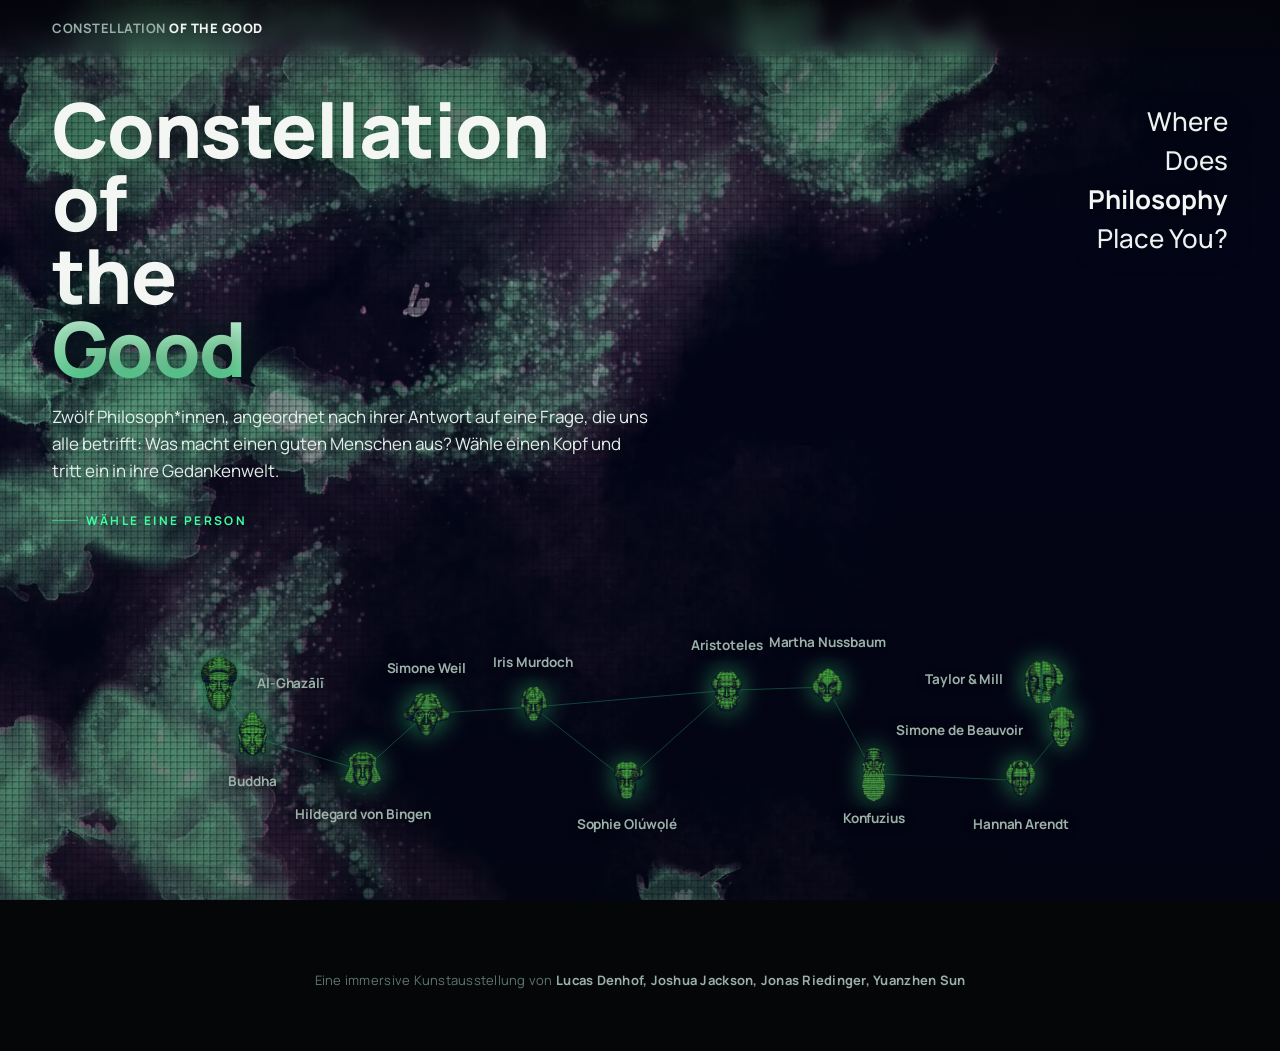
==== index.html @ 0a722fd8 "CotG Website TEST" ====
<!doctype html>
<html lang="de">
<head>
<meta charset="utf-8">
<meta name="viewport" content="width=device-width, initial-scale=1">
<title>Constellation of the Good</title>
<link rel="stylesheet" href="style.css">
<style>
  .home{position:relative; z-index:1; max-width:1560px; margin:0 auto; padding:0 clamp(20px,5vw,52px) 40px}

  .hero{display:flex; justify-content:space-between; align-items:flex-start; gap:24px;
    padding:clamp(22px,4vh,48px) 0 clamp(10px,2vh,20px)}
  .hero h1{font-weight:800; line-height:.96; letter-spacing:-.02em;
    font-size:clamp(38px,6.6vw,76px); color:var(--ink); text-shadow:0 0 46px rgba(61,255,160,.18), 0 2px 30px rgba(0,0,0,.5)}
  .hero h1 span{background:linear-gradient(180deg,#eafff4,#9bf7c0 55%,#37d08a);
    -webkit-background-clip:text; background-clip:text; color:transparent}
  .hero .tagline{flex:0 0 auto; text-align:right; font-weight:500; color:#eaf3ef;
    font-size:clamp(17px,2.6vw,26px); line-height:1.5; padding-top:clamp(6px,1vh,18px);
    text-shadow:0 2px 24px rgba(0,0,0,.55)}
  .hero .tagline em{display:block; font-style:normal}
  .hero .tagline em:nth-child(2){padding-left:.6em}
  .hero .tagline em:nth-child(3){padding-left:1.2em; font-weight:700; color:var(--ink)}
  .hero .tagline em:nth-child(4){padding-left:1.8em}

  .intro{max-width:600px; margin:0 0 clamp(14px,3vh,28px); color:#e2eee9;
    font-size:clamp(15px,2vw,17px); font-weight:400; text-shadow:0 1px 18px rgba(0,0,0,.5)}

  .hint{display:flex; align-items:center; gap:.7em; margin-bottom:6px;
    font-size:12px; letter-spacing:.2em; text-transform:uppercase; color:var(--green); font-weight:700}
  .hint::before{content:""; width:26px; height:1px; background:var(--green-soft)}

  /* ---- constellation map ---- */
  .constellation-map{position:relative; width:100%; max-width:1500px; margin:10px auto 0;
    aspect-ratio:1760/523}
  .links{position:absolute; inset:0; width:100%; height:100%; pointer-events:none; overflow:visible}
  .links .conn{stroke:var(--green); stroke-width:1.1; opacity:.34}
  .links .axis{stroke:rgba(200,220,210,.14); stroke-width:1}
  .links .axislabel{fill:rgba(150,170,175,.55); font-size:13px; font-weight:600;
    font-family:var(--font)}

  .node{position:absolute; left:calc(100% * var(--x) / 1760); top:calc(100% * var(--y) / 523);
    transform:translate(-50%,-50%); width:var(--sz); height:var(--sz);
    --sz:clamp(44px,4.5vw,62px);
    text-decoration:none; color:var(--muted);
    transition:transform .2s ease}
  .node img{width:100%; height:100%; object-fit:contain; display:block;
    filter:drop-shadow(0 0 12px var(--green-soft)) drop-shadow(0 0 3px rgba(0,0,0,.75));
    transition:filter .2s ease}
  .node .name{position:absolute; left:50%; top:calc(100% + 5px); transform:translateX(-50%);
    white-space:nowrap; font-size:clamp(11px,1.15vw,13.5px); font-weight:700; letter-spacing:-.005em;
    text-shadow:0 1px 10px rgba(0,0,0,.7); transition:color .2s ease}
  .node.lbl-above .name{top:auto; bottom:calc(100% + 5px)}
  .node.lbl-right .name{left:calc(100% + 9px); top:50%; bottom:auto; transform:translateY(-50%)}
  .node.lbl-left  .name{left:auto; right:calc(100% + 9px); top:50%; bottom:auto; transform:translateY(-50%); text-align:right}

  .node:hover, .node:focus-visible{z-index:5; outline:none; transform:translate(-50%,-50%) scale(1.08)}
  .node:hover img, .node:focus-visible img{
    filter:drop-shadow(0 0 22px var(--pink-soft)) drop-shadow(0 0 8px var(--green-soft)) drop-shadow(0 0 3px rgba(0,0,0,.75))}
  .node:hover .name, .node:focus-visible .name{color:var(--ink)}

  /* ---- mobile: reflow map into a simple grid ---- */
  @media (max-width:820px){
    .constellation-map{aspect-ratio:auto; max-width:560px;
      display:grid; grid-template-columns:repeat(3,minmax(0,1fr)); gap:22px 8px; padding:8px 0}
    .links{display:none}
    .node{position:static; transform:none; width:auto; height:auto;
      display:flex; flex-direction:column; align-items:center; gap:9px; padding:4px}
    .node img{width:clamp(66px,21vw,92px); height:auto; aspect-ratio:1}
    .node .name, .node.lbl-above .name, .node.lbl-left .name, .node.lbl-right .name{
      position:static; transform:none; left:auto; right:auto; top:auto; bottom:auto;
      text-align:center; white-space:normal}
    .node:hover, .node:focus-visible{transform:none}
  }
  @media (max-width:520px){
    .hero{flex-direction:column; gap:26px}
    .hero .tagline{text-align:left; padding-left:0}
    .hero .tagline em{padding-left:0 !important}
    .constellation-map{grid-template-columns:repeat(2,minmax(0,1fr))}
  }
</style>
</head>
<body>
<div class="bg" aria-hidden="true"></div>

<header class="top">
  <span class="mark">CONSTELLATION <b>OF THE GOOD</b></span>
</header>

<main class="home">
  <section class="hero">
    <h1>Constellation<br>of<br>the<br><span>Good</span></h1>
    <p class="tagline">
      <em>Where</em>
      <em>Does</em>
      <em>Philosophy</em>
      <em>Place You?</em>
    </p>
  </section>

  <p class="intro">Zwölf Philosoph*innen, angeordnet nach ihrer Antwort auf eine Frage, die uns alle betrifft: Was macht einen guten Menschen aus? Wähle einen Kopf und tritt ein in ihre Gedankenwelt.</p>

  <span class="hint">Wähle eine Person</span>

  <nav class="constellation-map" aria-label="Philosoph*innen der Ausstellung">
    <svg class="links" viewBox="0 0 1760 523" preserveAspectRatio="xMidYMid meet" aria-hidden="true">
      <!-- Verbindungen (kuratierte Verwandtschaft) -->
      <g fill="none">
        <line class="conn" x1="250" y1="215" x2="300" y2="295"/>
        <line class="conn" x1="300" y1="295" x2="465" y2="345"/>
        <line class="conn" x1="465" y1="345" x2="560" y2="260"/>
        <line class="conn" x1="560" y1="260" x2="720" y2="250"/>
        <line class="conn" x1="720" y1="250" x2="860" y2="360"/>
        <line class="conn" x1="720" y1="250" x2="1010" y2="225"/>
        <line class="conn" x1="860" y1="360" x2="1010" y2="225"/>
        <line class="conn" x1="1010" y1="225" x2="1160" y2="220"/>
        <line class="conn" x1="1160" y1="220" x2="1230" y2="350"/>
        <line class="conn" x1="1230" y1="350" x2="1450" y2="360"/>
        <line class="conn" x1="1480" y1="210" x2="1510" y2="285"/>
        <line class="conn" x1="1510" y1="285" x2="1450" y2="360"/>
      </g>
    </svg>

    <a class="node lbl-right" style="--x:250; --y:215" href="profiles/al-ghazali.html">
      <img src="Assets/heads_web/AlGhazali.webp" alt="Kopf von Al-Ghazālī"><span class="name">Al-Ghazālī</span></a>
    <a class="node lbl-below" style="--x:300; --y:295" href="profiles/buddha.html">
      <img src="Assets/heads_web/Buddha.webp" alt="Kopf von Buddha"><span class="name">Buddha</span></a>
    <a class="node lbl-below" style="--x:465; --y:345" href="profiles/binge.html">
      <img src="Assets/heads_web/Binge.webp" alt="Kopf von Hildegard von Bingen"><span class="name">Hildegard von Bingen</span></a>
    <a class="node lbl-above" style="--x:560; --y:260" href="profiles/weil.html">
      <img src="Assets/heads_web/Weil.webp" alt="Kopf von Simone Weil"><span class="name">Simone Weil</span></a>
    <a class="node lbl-above" style="--x:720; --y:250" href="profiles/murdoch.html">
      <img src="Assets/heads_web/Murdoch.webp" alt="Kopf von Iris Murdoch"><span class="name">Iris Murdoch</span></a>
    <a class="node lbl-below" style="--x:860; --y:360" href="profiles/oluwole.html">
      <img src="Assets/heads_web/Oluwole.webp" alt="Kopf von Sophie Olúwọlé"><span class="name">Sophie Olúwọlé</span></a>
    <a class="node lbl-above" style="--x:1010; --y:225" href="profiles/aristoteles.html">
      <img src="Assets/heads_web/Aristoteles.webp" alt="Kopf von Aristoteles"><span class="name">Aristoteles</span></a>
    <a class="node lbl-above" style="--x:1160; --y:220" href="profiles/nussbaum.html">
      <img src="Assets/heads_web/Nussbaum.webp" alt="Kopf von Martha Nussbaum"><span class="name">Martha Nussbaum</span></a>
    <a class="node lbl-below" style="--x:1230; --y:350" href="profiles/konfuzius.html">
      <img src="Assets/heads_web/Konfuzius.webp" alt="Kopf von Konfuzius"><span class="name">Konfuzius</span></a>
    <a class="node lbl-left" style="--x:1480; --y:210" href="profiles/mills.html">
      <img src="Assets/heads_web/Mills.webp" alt="Kopf von Harriet Taylor und John Stuart Mill"><span class="name">Taylor &amp; Mill</span></a>
    <a class="node lbl-left" style="--x:1510; --y:285" href="profiles/de-beauvoir.html">
      <img src="Assets/heads_web/DeBeuvoir.webp" alt="Kopf von Simone de Beauvoir"><span class="name">Simone de Beauvoir</span></a>
    <a class="node lbl-below" style="--x:1450; --y:360" href="profiles/arendt.html">
      <img src="Assets/heads_web/Arendt.webp" alt="Kopf von Hannah Arendt"><span class="name">Hannah Arendt</span></a>
  </nav>
</main>

<footer class="foot">
  <p>Eine immersive Kunstausstellung von <b>Lucas Denhof, Joshua Jackson, Jonas Riedinger, Yuanzhen Sun</b></p>
</footer>
</body>
</html>
---- style.css ----
@import url('https://fonts.googleapis.com/css2?family=Manrope:wght@400;500;600;700;800&display=swap');

:root{
  --bg:#050608;
  --bg-core:#0c1310;
  --ink:#F3F6F3;
  --muted:#9AB0A9;
  --faint:#5f7570;
  --green:#3dffa0;
  --green-soft:rgba(61,255,160,.5);
  --pink:#ff8fd6;
  --pink-soft:rgba(255,143,214,.45);
  --line:rgba(200,220,210,.16);
  --panel:rgba(10,14,16,.55);
  --font:'Manrope', system-ui, sans-serif;
}

*{box-sizing:border-box; margin:0; padding:0}
html{scroll-behavior:smooth; overflow-x:hidden}
body{
  font-family:var(--font); color:var(--ink); line-height:1.6;
  background:var(--bg);
  min-height:100vh; -webkit-font-smoothing:antialiased; overflow-x:hidden;
}

/* fixed nebula backdrop, shared by every page */
.bg{
  position:fixed; inset:0; z-index:-1;
  background-color:var(--bg);
  background-image:url('Assets/BG/Background_web.webp');
  background-size:cover;
  background-position:center center;
  background-repeat:no-repeat;
}
/* light scrim only — keeps the nebula dominant while holding text legible */
.bg::after{
  content:"";
  position:absolute; inset:0;
  background:
    linear-gradient(180deg, rgba(5,6,8,.42) 0%, rgba(5,6,8,.12) 30%, rgba(5,6,8,.32) 100%),
    radial-gradient(140% 120% at 50% 50%, rgba(5,6,8,0) 60%, rgba(5,6,8,.55) 100%);
}

/* topbar */
.top{position:sticky; top:0; z-index:10; display:flex; justify-content:space-between;
  align-items:center; gap:16px; padding:18px clamp(20px,5vw,52px);
  backdrop-filter:blur(8px); -webkit-backdrop-filter:blur(8px);
  background:linear-gradient(180deg, rgba(4,6,8,.7), rgba(4,6,8,0));}
.top a{color:inherit; text-decoration:none}
.top .mark{font-weight:700; letter-spacing:.04em; font-size:13px; color:var(--muted)}
.top .mark b{color:var(--ink); font-weight:800}
.top .back{font-size:13px; font-weight:600; color:var(--muted); display:flex; align-items:center; gap:.5em;
  padding:.5em 1em; border-radius:999px; border:1px solid var(--line); transition:.2s}
.top .back:hover{color:var(--ink); border-color:var(--green-soft)}

footer.foot{position:relative; z-index:1; text-align:center; padding:40px 20px 60px;
  font-size:13px; color:var(--faint); letter-spacing:.02em}
footer.foot b{color:var(--muted)}

@media (prefers-reduced-motion: reduce){
  * {animation:none !important}
}

/* ---------- profile pages ---------- */
main.profile{position:relative; z-index:1; max-width:760px; margin:0 auto;
  padding:0 clamp(20px,5vw,40px) 120px}

.portrait{display:block; margin:clamp(10px,3vh,28px) auto clamp(18px,3vh,26px);
  width:clamp(190px,34vw,280px); height:auto;
  filter:drop-shadow(0 0 30px var(--green-soft)) drop-shadow(0 0 5px rgba(0,0,0,.6))}

main.profile h1{font-weight:800; text-align:center; line-height:1.04;
  font-size:clamp(38px,8vw,64px); letter-spacing:-.01em;
  background:linear-gradient(180deg,#eafff4,#9bf7c0 60%,#37d08a);
  -webkit-background-clip:text; background-clip:text; color:transparent;
  text-shadow:0 0 40px rgba(43,255,134,.18)}
.subtitle{text-align:center; margin-top:.55em; color:var(--muted);
  font-size:clamp(14px,2.2vw,17px); font-weight:500; letter-spacing:.01em}

.meta{display:flex; justify-content:center; flex-wrap:wrap;
  gap:clamp(16px,4vw,40px); margin:clamp(20px,4vh,34px) 0 clamp(30px,6vh,50px);
  padding:22px 0; border-top:1px solid var(--line); border-bottom:1px solid var(--line)}
.meta div{text-align:center; min-width:80px; max-width:280px}
.meta .k{font-size:11px; letter-spacing:.18em; text-transform:uppercase;
  color:var(--faint); font-weight:600; margin-bottom:.5em}
.meta .v{font-size:clamp(14px,2.2vw,16px); font-weight:600; color:var(--ink)}

main.profile section{margin-bottom:clamp(38px,7vh,58px)}
.eyebrow{display:inline-flex; align-items:center; gap:.6em; font-size:12px;
  letter-spacing:.2em; text-transform:uppercase; color:var(--green);
  font-weight:700; margin-bottom:1.1em}
.eyebrow::before{content:""; width:26px; height:1px; background:var(--green-soft)}
main.profile section h2{font-weight:700; font-size:clamp(21px,3.6vw,28px); letter-spacing:-.005em;
  margin-bottom:.7em; color:var(--ink)}
main.profile section p{font-size:clamp(15px,2.2vw,17.5px); color:#d3e4e0; margin-bottom:1em;
  font-weight:400}
main.profile section p:last-child{margin-bottom:0}
main.profile section p strong, main.profile section p b{color:#eafff4; font-weight:700}

/* pulled highlight (Kerngedanke) */
.kern{position:relative; text-align:center; margin:clamp(30px,6vh,52px) 0;
  padding:clamp(26px,5vw,40px) clamp(20px,5vw,46px);
  border-radius:20px; border:1px solid rgba(61,255,160,.22);
  background:radial-gradient(120% 140% at 50% 0%, rgba(61,255,160,.09), rgba(10,14,16,.4))}
.kern .q{font-weight:700; font-size:clamp(19px,3.2vw,26px); line-height:1.32;
  color:#eafff4; text-shadow:0 0 26px rgba(61,255,160,.35)}
.kern .src{margin-top:1.1em; font-size:12px; letter-spacing:.16em; text-transform:uppercase;
  color:var(--muted); font-weight:600}

/* Prägende Begriffe — term list */
.terms{list-style:none; display:flex; flex-direction:column; gap:2px}
.terms li{padding:16px 0; border-top:1px solid var(--line)}
.terms li:last-child{border-bottom:1px solid var(--line)}
.terms .t{display:block; color:var(--green); font-weight:700;
  font-size:clamp(15px,2.2vw,17px); margin-bottom:.3em; letter-spacing:.005em}
.terms .d{display:block; color:#cbdad5; font-size:clamp(14px,2vw,16px); font-weight:400}

/* sources */
.sources{list-style:none; display:flex; flex-direction:column; gap:.7em}
.sources li{font-size:14px; color:var(--muted); padding-left:1.1em; position:relative}
.sources li::before{content:"·"; position:absolute; left:0; color:var(--green); font-weight:700}
.sources a{color:var(--green); text-decoration:none; border-bottom:1px solid rgba(61,255,160,.3)}
.sources a:hover{border-bottom-color:var(--green)}

.placeholder-note{margin:clamp(30px,6vh,52px) 0; padding:18px 22px; border-radius:14px;
  border:1px dashed var(--pink-soft); background:rgba(255,143,214,.06);
  color:var(--muted); font-size:14px}
.placeholder-note b{color:var(--ink)}

@media (max-width:520px){
  .meta{gap:18px 28px}
}
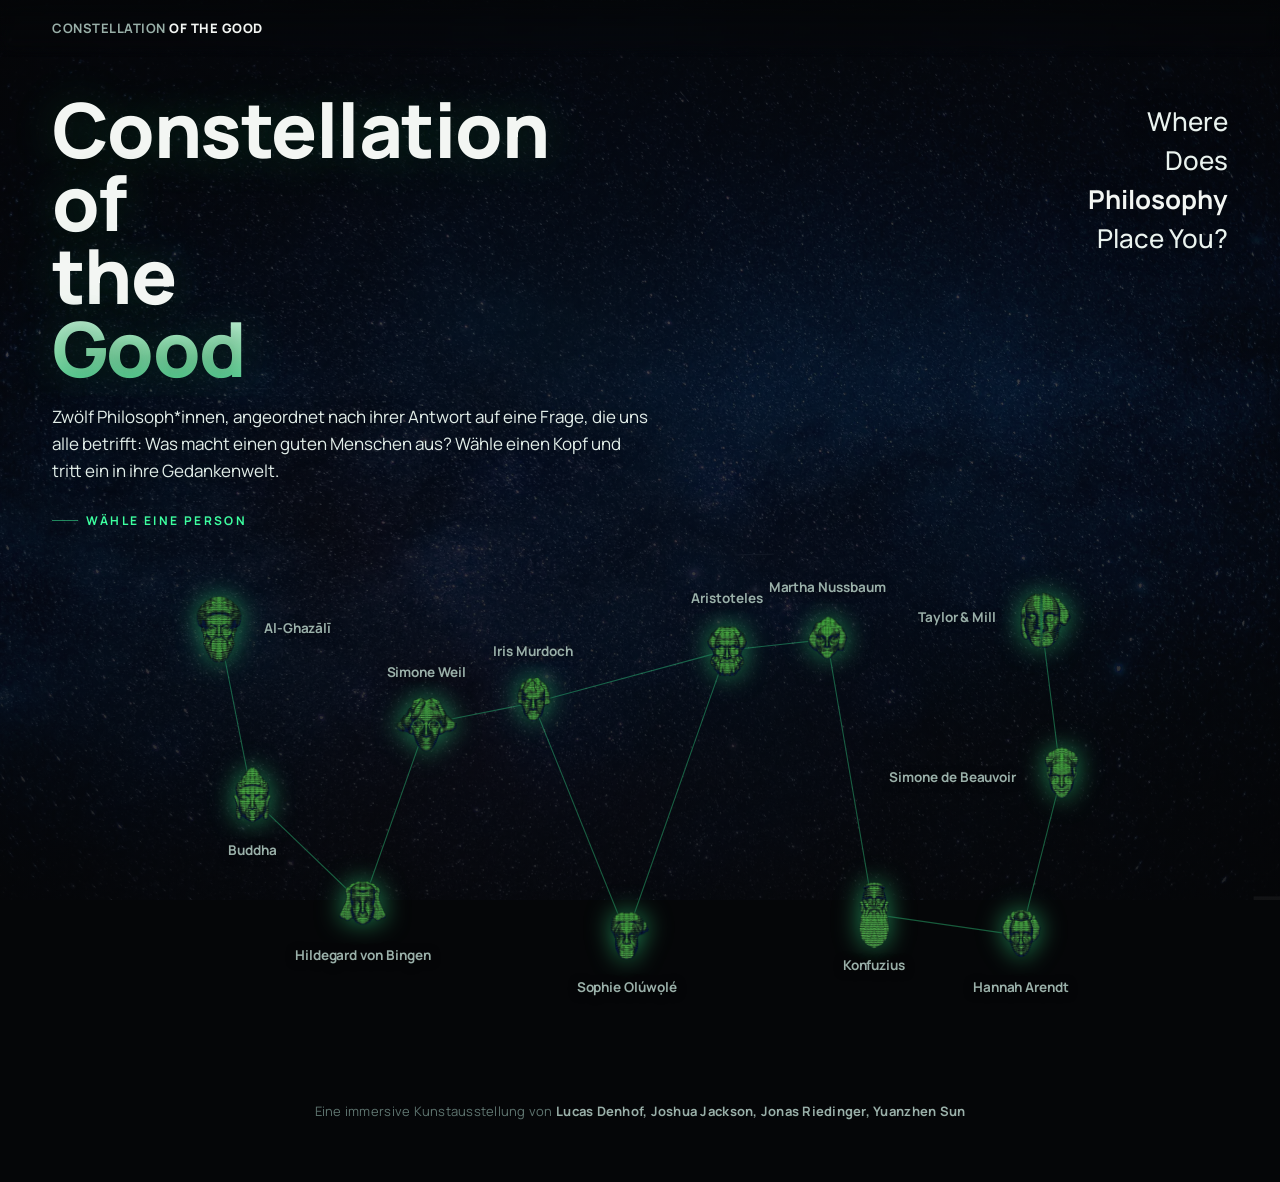
==== commit 207297f3: "Website Update" ====
--- a/index.html
+++ b/index.html
@@ -30,17 +30,17 @@
   .hint::before{content:""; width:26px; height:1px; background:var(--green-soft)}
 
   /* ---- constellation map ---- */
-  .constellation-map{position:relative; width:100%; max-width:1500px; margin:10px auto 0;
-    aspect-ratio:1760/523}
+  .constellation-map{position:relative; width:100%; max-width:none; margin:10px auto 0;
+    aspect-ratio:1760/720}
   .links{position:absolute; inset:0; width:100%; height:100%; pointer-events:none; overflow:visible}
-  .links .conn{stroke:var(--green); stroke-width:1.1; opacity:.34}
+  .links .conn{stroke:var(--green); stroke-width:1.1; opacity:.34; vector-effect:non-scaling-stroke}
   .links .axis{stroke:rgba(200,220,210,.14); stroke-width:1}
   .links .axislabel{fill:rgba(150,170,175,.55); font-size:13px; font-weight:600;
     font-family:var(--font)}
 
   .node{position:absolute; left:calc(100% * var(--x) / 1760); top:calc(100% * var(--y) / 523);
     transform:translate(-50%,-50%); width:var(--sz); height:var(--sz);
-    --sz:clamp(44px,4.5vw,62px);
+    --sz:clamp(54px,5.6vw,84px);
     text-decoration:none; color:var(--muted);
     transition:transform .2s ease}
   .node img{width:100%; height:100%; object-fit:contain; display:block;
@@ -102,47 +102,47 @@
   <span class="hint">Wähle eine Person</span>
 
   <nav class="constellation-map" aria-label="Philosoph*innen der Ausstellung">
-    <svg class="links" viewBox="0 0 1760 523" preserveAspectRatio="xMidYMid meet" aria-hidden="true">
+    <svg class="links" viewBox="0 0 1760 523" preserveAspectRatio="none" aria-hidden="true">
       <!-- Verbindungen (kuratierte Verwandtschaft) -->
       <g fill="none">
-        <line class="conn" x1="250" y1="215" x2="300" y2="295"/>
-        <line class="conn" x1="300" y1="295" x2="465" y2="345"/>
-        <line class="conn" x1="465" y1="345" x2="560" y2="260"/>
-        <line class="conn" x1="560" y1="260" x2="720" y2="250"/>
-        <line class="conn" x1="720" y1="250" x2="860" y2="360"/>
-        <line class="conn" x1="720" y1="250" x2="1010" y2="225"/>
-        <line class="conn" x1="860" y1="360" x2="1010" y2="225"/>
-        <line class="conn" x1="1010" y1="225" x2="1160" y2="220"/>
-        <line class="conn" x1="1160" y1="220" x2="1230" y2="350"/>
-        <line class="conn" x1="1230" y1="350" x2="1450" y2="360"/>
-        <line class="conn" x1="1480" y1="210" x2="1510" y2="285"/>
-        <line class="conn" x1="1510" y1="285" x2="1450" y2="360"/>
+        <line class="conn" x1="250" y1="97" x2="300" y2="281"/>
+        <line class="conn" x1="300" y1="281" x2="465" y2="396"/>
+        <line class="conn" x1="465" y1="396" x2="560" y2="200"/>
+        <line class="conn" x1="560" y1="200" x2="720" y2="177"/>
+        <line class="conn" x1="720" y1="177" x2="860" y2="430"/>
+        <line class="conn" x1="720" y1="177" x2="1010" y2="120"/>
+        <line class="conn" x1="860" y1="430" x2="1010" y2="120"/>
+        <line class="conn" x1="1010" y1="120" x2="1160" y2="108"/>
+        <line class="conn" x1="1160" y1="108" x2="1230" y2="407"/>
+        <line class="conn" x1="1230" y1="407" x2="1450" y2="430"/>
+        <line class="conn" x1="1480" y1="85" x2="1510" y2="258"/>
+        <line class="conn" x1="1510" y1="258" x2="1450" y2="430"/>
       </g>
     </svg>
 
-    <a class="node lbl-right" style="--x:250; --y:215" href="profiles/al-ghazali.html">
+    <a class="node lbl-right" style="--x:250; --y:97" href="profiles/al-ghazali.html">
       <img src="Assets/heads_web/AlGhazali.webp" alt="Kopf von Al-Ghazālī"><span class="name">Al-Ghazālī</span></a>
-    <a class="node lbl-below" style="--x:300; --y:295" href="profiles/buddha.html">
+    <a class="node lbl-below" style="--x:300; --y:281" href="profiles/buddha.html">
       <img src="Assets/heads_web/Buddha.webp" alt="Kopf von Buddha"><span class="name">Buddha</span></a>
-    <a class="node lbl-below" style="--x:465; --y:345" href="profiles/binge.html">
+    <a class="node lbl-below" style="--x:465; --y:396" href="profiles/von-bingen.html">
       <img src="Assets/heads_web/Binge.webp" alt="Kopf von Hildegard von Bingen"><span class="name">Hildegard von Bingen</span></a>
-    <a class="node lbl-above" style="--x:560; --y:260" href="profiles/weil.html">
+    <a class="node lbl-above" style="--x:560; --y:200" href="profiles/weil.html">
       <img src="Assets/heads_web/Weil.webp" alt="Kopf von Simone Weil"><span class="name">Simone Weil</span></a>
-    <a class="node lbl-above" style="--x:720; --y:250" href="profiles/murdoch.html">
+    <a class="node lbl-above" style="--x:720; --y:177" href="profiles/murdoch.html">
       <img src="Assets/heads_web/Murdoch.webp" alt="Kopf von Iris Murdoch"><span class="name">Iris Murdoch</span></a>
-    <a class="node lbl-below" style="--x:860; --y:360" href="profiles/oluwole.html">
+    <a class="node lbl-below" style="--x:860; --y:430" href="profiles/oluwole.html">
       <img src="Assets/heads_web/Oluwole.webp" alt="Kopf von Sophie Olúwọlé"><span class="name">Sophie Olúwọlé</span></a>
-    <a class="node lbl-above" style="--x:1010; --y:225" href="profiles/aristoteles.html">
+    <a class="node lbl-above" style="--x:1010; --y:120" href="profiles/aristoteles.html">
       <img src="Assets/heads_web/Aristoteles.webp" alt="Kopf von Aristoteles"><span class="name">Aristoteles</span></a>
-    <a class="node lbl-above" style="--x:1160; --y:220" href="profiles/nussbaum.html">
+    <a class="node lbl-above" style="--x:1160; --y:108" href="profiles/nussbaum.html">
       <img src="Assets/heads_web/Nussbaum.webp" alt="Kopf von Martha Nussbaum"><span class="name">Martha Nussbaum</span></a>
-    <a class="node lbl-below" style="--x:1230; --y:350" href="profiles/konfuzius.html">
+    <a class="node lbl-below" style="--x:1230; --y:407" href="profiles/konfuzius.html">
       <img src="Assets/heads_web/Konfuzius.webp" alt="Kopf von Konfuzius"><span class="name">Konfuzius</span></a>
-    <a class="node lbl-left" style="--x:1480; --y:210" href="profiles/mills.html">
+    <a class="node lbl-left" style="--x:1480; --y:85" href="profiles/mills.html">
       <img src="Assets/heads_web/Mills.webp" alt="Kopf von Harriet Taylor und John Stuart Mill"><span class="name">Taylor &amp; Mill</span></a>
-    <a class="node lbl-left" style="--x:1510; --y:285" href="profiles/de-beauvoir.html">
+    <a class="node lbl-left" style="--x:1510; --y:258" href="profiles/de-beauvoir.html">
       <img src="Assets/heads_web/DeBeuvoir.webp" alt="Kopf von Simone de Beauvoir"><span class="name">Simone de Beauvoir</span></a>
-    <a class="node lbl-below" style="--x:1450; --y:360" href="profiles/arendt.html">
+    <a class="node lbl-below" style="--x:1450; --y:430" href="profiles/arendt.html">
       <img src="Assets/heads_web/Arendt.webp" alt="Kopf von Hannah Arendt"><span class="name">Hannah Arendt</span></a>
   </nav>
 </main>
--- a/style.css
+++ b/style.css
@@ -27,18 +27,18 @@
 .bg{
   position:fixed; inset:0; z-index:-1;
   background-color:var(--bg);
-  background-image:url('Assets/BG/Background_web.webp');
+  background-image:url('Assets/BG/Space_web.webp');
   background-size:cover;
   background-position:center center;
   background-repeat:no-repeat;
 }
-/* light scrim only — keeps the nebula dominant while holding text legible */
+/* strong scrim — dims the starfield heavily so text stays clearly legible */
 .bg::after{
   content:"";
   position:absolute; inset:0;
   background:
-    linear-gradient(180deg, rgba(5,6,8,.42) 0%, rgba(5,6,8,.12) 30%, rgba(5,6,8,.32) 100%),
-    radial-gradient(140% 120% at 50% 50%, rgba(5,6,8,0) 60%, rgba(5,6,8,.55) 100%);
+    linear-gradient(180deg, rgba(5,6,8,.80) 0%, rgba(5,6,8,.66) 42%, rgba(5,6,8,.82) 100%),
+    radial-gradient(130% 120% at 50% 45%, rgba(5,6,8,.28) 42%, rgba(5,6,8,.78) 100%);
 }
 
 /* topbar */
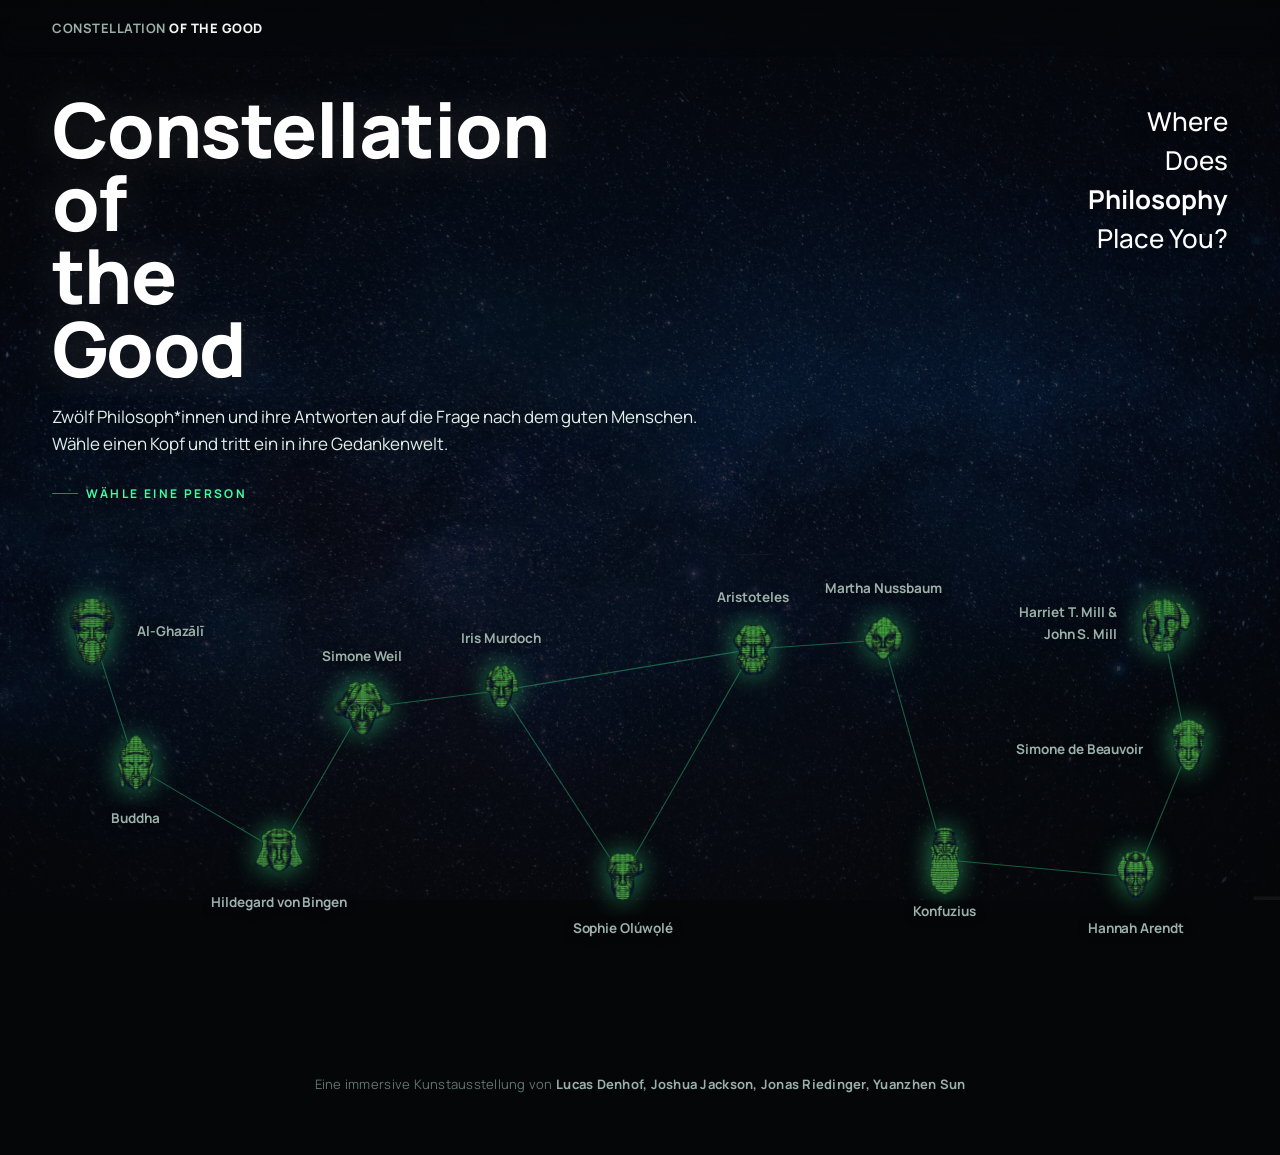
==== commit 0b993382: "Website Updates" ====
--- a/index.html
+++ b/index.html
@@ -11,18 +11,17 @@
   .hero{display:flex; justify-content:space-between; align-items:flex-start; gap:24px;
     padding:clamp(22px,4vh,48px) 0 clamp(10px,2vh,20px)}
   .hero h1{font-weight:800; line-height:.96; letter-spacing:-.02em;
-    font-size:clamp(38px,6.6vw,76px); color:var(--ink); text-shadow:0 0 46px rgba(61,255,160,.18), 0 2px 30px rgba(0,0,0,.5)}
-  .hero h1 span{background:linear-gradient(180deg,#eafff4,#9bf7c0 55%,#37d08a);
-    -webkit-background-clip:text; background-clip:text; color:transparent}
-  .hero .tagline{flex:0 0 auto; text-align:right; font-weight:500; color:#eaf3ef;
+    font-size:clamp(38px,6.6vw,76px); color:#fff; text-shadow:0 0 46px rgba(255,255,255,.16), 0 2px 30px rgba(0,0,0,.5)}
+  .hero h1 span{color:#fff}
+  .hero .tagline{flex:0 0 auto; text-align:right; font-weight:500; color:#fff;
     font-size:clamp(17px,2.6vw,26px); line-height:1.5; padding-top:clamp(6px,1vh,18px);
     text-shadow:0 2px 24px rgba(0,0,0,.55)}
   .hero .tagline em{display:block; font-style:normal}
   .hero .tagline em:nth-child(2){padding-left:.6em}
-  .hero .tagline em:nth-child(3){padding-left:1.2em; font-weight:700; color:var(--ink)}
+  .hero .tagline em:nth-child(3){padding-left:1.2em; font-weight:700; color:#fff}
   .hero .tagline em:nth-child(4){padding-left:1.8em}
 
-  .intro{max-width:600px; margin:0 0 clamp(14px,3vh,28px); color:#e2eee9;
+  .intro{max-width:860px; margin:0 0 clamp(14px,3vh,28px); color:#e2eee9;
     font-size:clamp(15px,2vw,17px); font-weight:400; text-shadow:0 1px 18px rgba(0,0,0,.5)}
 
   .hint{display:flex; align-items:center; gap:.7em; margin-bottom:6px;
@@ -97,7 +96,7 @@
     </p>
   </section>
 
-  <p class="intro">Zwölf Philosoph*innen, angeordnet nach ihrer Antwort auf eine Frage, die uns alle betrifft: Was macht einen guten Menschen aus? Wähle einen Kopf und tritt ein in ihre Gedankenwelt.</p>
+  <p class="intro">Zwölf Philosoph*innen und ihre Antworten auf die Frage nach dem guten Menschen.<br>Wähle einen Kopf und tritt ein in ihre Gedankenwelt.</p>
 
   <span class="hint">Wähle eine Person</span>
 
@@ -105,44 +104,44 @@
     <svg class="links" viewBox="0 0 1760 523" preserveAspectRatio="none" aria-hidden="true">
       <!-- Verbindungen (kuratierte Verwandtschaft) -->
       <g fill="none">
-        <line class="conn" x1="250" y1="97" x2="300" y2="281"/>
-        <line class="conn" x1="300" y1="281" x2="465" y2="396"/>
-        <line class="conn" x1="465" y1="396" x2="560" y2="200"/>
-        <line class="conn" x1="560" y1="200" x2="720" y2="177"/>
-        <line class="conn" x1="720" y1="177" x2="860" y2="430"/>
-        <line class="conn" x1="720" y1="177" x2="1010" y2="120"/>
-        <line class="conn" x1="860" y1="430" x2="1010" y2="120"/>
-        <line class="conn" x1="1010" y1="120" x2="1160" y2="108"/>
-        <line class="conn" x1="1160" y1="108" x2="1230" y2="407"/>
-        <line class="conn" x1="1230" y1="407" x2="1450" y2="430"/>
-        <line class="conn" x1="1480" y1="85" x2="1510" y2="258"/>
-        <line class="conn" x1="1510" y1="258" x2="1450" y2="430"/>
+        <line class="conn" x1="60" y1="129" x2="125" y2="276"/>
+        <line class="conn" x1="125" y1="276" x2="340" y2="368"/>
+        <line class="conn" x1="340" y1="368" x2="464" y2="212"/>
+        <line class="conn" x1="464" y1="212" x2="672" y2="193"/>
+        <line class="conn" x1="672" y1="193" x2="854" y2="396"/>
+        <line class="conn" x1="672" y1="193" x2="1049" y2="148"/>
+        <line class="conn" x1="854" y1="396" x2="1049" y2="148"/>
+        <line class="conn" x1="1049" y1="148" x2="1244" y2="138"/>
+        <line class="conn" x1="1244" y1="138" x2="1336" y2="377"/>
+        <line class="conn" x1="1336" y1="377" x2="1622" y2="396"/>
+        <line class="conn" x1="1661" y1="120" x2="1700" y2="258"/>
+        <line class="conn" x1="1700" y1="258" x2="1622" y2="396"/>
       </g>
     </svg>
 
-    <a class="node lbl-right" style="--x:250; --y:97" href="profiles/al-ghazali.html">
+    <a class="node lbl-right" style="--x:60; --y:129" href="profiles/al-ghazali.html">
       <img src="Assets/heads_web/AlGhazali.webp" alt="Kopf von Al-Ghazālī"><span class="name">Al-Ghazālī</span></a>
-    <a class="node lbl-below" style="--x:300; --y:281" href="profiles/buddha.html">
+    <a class="node lbl-below" style="--x:125; --y:276" href="profiles/buddha.html">
       <img src="Assets/heads_web/Buddha.webp" alt="Kopf von Buddha"><span class="name">Buddha</span></a>
-    <a class="node lbl-below" style="--x:465; --y:396" href="profiles/von-bingen.html">
+    <a class="node lbl-below" style="--x:340; --y:368" href="profiles/von-bingen.html">
       <img src="Assets/heads_web/Binge.webp" alt="Kopf von Hildegard von Bingen"><span class="name">Hildegard von Bingen</span></a>
-    <a class="node lbl-above" style="--x:560; --y:200" href="profiles/weil.html">
+    <a class="node lbl-above" style="--x:464; --y:212" href="profiles/weil.html">
       <img src="Assets/heads_web/Weil.webp" alt="Kopf von Simone Weil"><span class="name">Simone Weil</span></a>
-    <a class="node lbl-above" style="--x:720; --y:177" href="profiles/murdoch.html">
+    <a class="node lbl-above" style="--x:672; --y:193" href="profiles/murdoch.html">
       <img src="Assets/heads_web/Murdoch.webp" alt="Kopf von Iris Murdoch"><span class="name">Iris Murdoch</span></a>
-    <a class="node lbl-below" style="--x:860; --y:430" href="profiles/oluwole.html">
+    <a class="node lbl-below" style="--x:854; --y:396" href="profiles/oluwole.html">
       <img src="Assets/heads_web/Oluwole.webp" alt="Kopf von Sophie Olúwọlé"><span class="name">Sophie Olúwọlé</span></a>
-    <a class="node lbl-above" style="--x:1010; --y:120" href="profiles/aristoteles.html">
+    <a class="node lbl-above" style="--x:1049; --y:148" href="profiles/aristoteles.html">
       <img src="Assets/heads_web/Aristoteles.webp" alt="Kopf von Aristoteles"><span class="name">Aristoteles</span></a>
-    <a class="node lbl-above" style="--x:1160; --y:108" href="profiles/nussbaum.html">
+    <a class="node lbl-above" style="--x:1244; --y:138" href="profiles/nussbaum.html">
       <img src="Assets/heads_web/Nussbaum.webp" alt="Kopf von Martha Nussbaum"><span class="name">Martha Nussbaum</span></a>
-    <a class="node lbl-below" style="--x:1230; --y:407" href="profiles/konfuzius.html">
+    <a class="node lbl-below" style="--x:1336; --y:377" href="profiles/konfuzius.html">
       <img src="Assets/heads_web/Konfuzius.webp" alt="Kopf von Konfuzius"><span class="name">Konfuzius</span></a>
-    <a class="node lbl-left" style="--x:1480; --y:85" href="profiles/mills.html">
-      <img src="Assets/heads_web/Mills.webp" alt="Kopf von Harriet Taylor und John Stuart Mill"><span class="name">Taylor &amp; Mill</span></a>
-    <a class="node lbl-left" style="--x:1510; --y:258" href="profiles/de-beauvoir.html">
+    <a class="node lbl-left" style="--x:1661; --y:120" href="profiles/mills.html">
+      <img src="Assets/heads_web/Mills.webp" alt="Kopf von Harriet Taylor und John Stuart Mill"><span class="name">Harriet T. Mill &amp;<br>John S. Mill</span></a>
+    <a class="node lbl-left" style="--x:1700; --y:258" href="profiles/de-beauvoir.html">
       <img src="Assets/heads_web/DeBeuvoir.webp" alt="Kopf von Simone de Beauvoir"><span class="name">Simone de Beauvoir</span></a>
-    <a class="node lbl-below" style="--x:1450; --y:430" href="profiles/arendt.html">
+    <a class="node lbl-below" style="--x:1622; --y:396" href="profiles/arendt.html">
       <img src="Assets/heads_web/Arendt.webp" alt="Kopf von Hannah Arendt"><span class="name">Hannah Arendt</span></a>
   </nav>
 </main>
--- a/style.css
+++ b/style.css
@@ -71,9 +71,8 @@
 
 main.profile h1{font-weight:800; text-align:center; line-height:1.04;
   font-size:clamp(38px,8vw,64px); letter-spacing:-.01em;
-  background:linear-gradient(180deg,#eafff4,#9bf7c0 60%,#37d08a);
-  -webkit-background-clip:text; background-clip:text; color:transparent;
-  text-shadow:0 0 40px rgba(43,255,134,.18)}
+  color:#fff;
+  text-shadow:0 0 40px rgba(255,255,255,.14)}
 .subtitle{text-align:center; margin-top:.55em; color:var(--muted);
   font-size:clamp(14px,2.2vw,17px); font-weight:500; letter-spacing:.01em}
 
